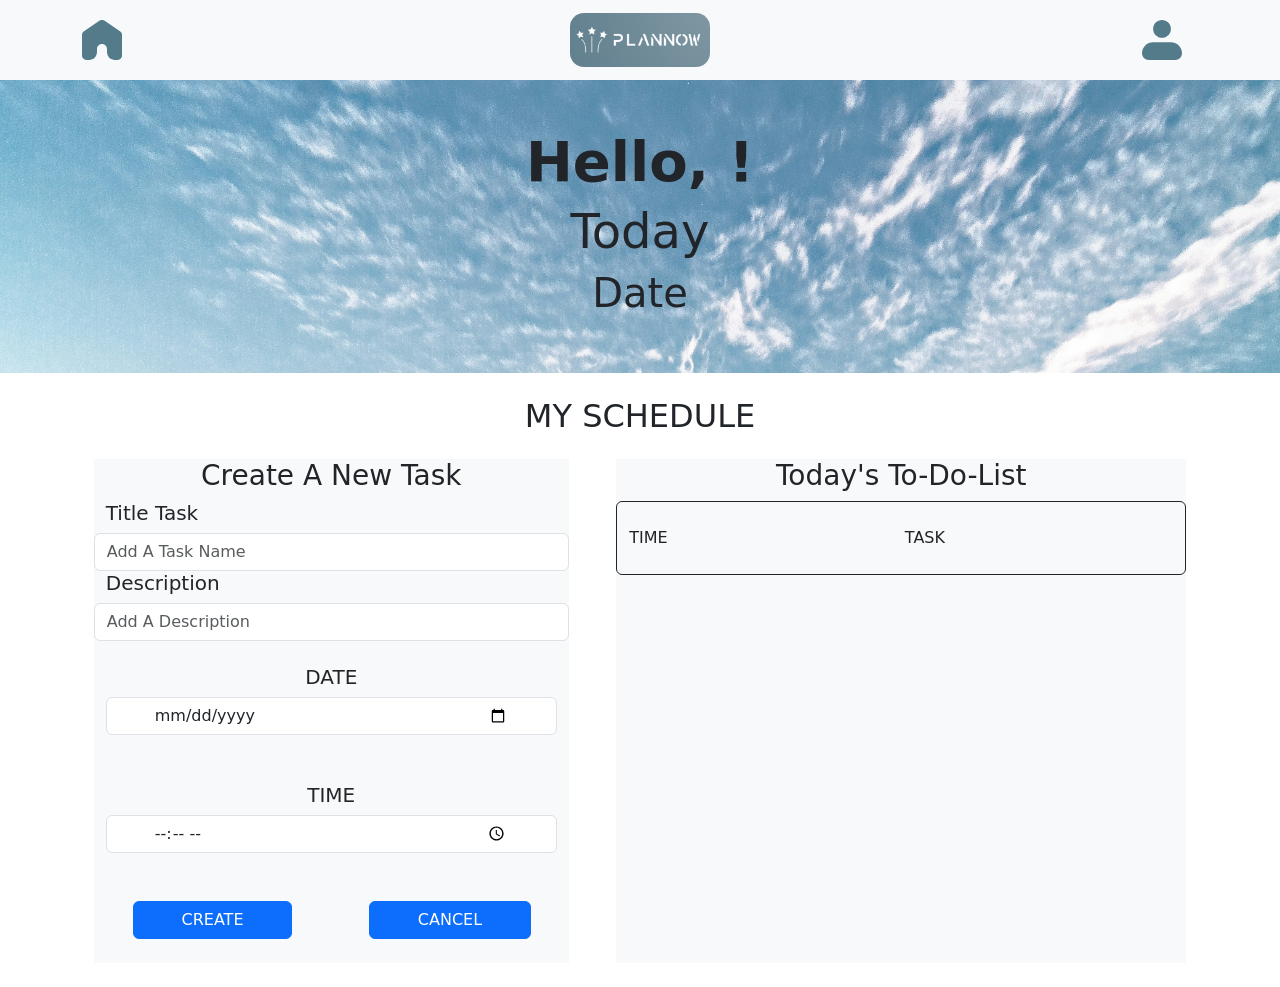
==== index.html @ 36ac7cb1 "added creation of icons for each task" ====
<!DOCTYPE html>
<html lang="en">
<head>
    <meta charset="UTF-8">
    <meta name="viewport" content="width=device-width, initial-scale=1.0">
    <link href="https://cdn.jsdelivr.net/npm/bootstrap@5.3.3/dist/css/bootstrap.min.css" rel="stylesheet" integrity="sha384-QWTKZyjpPEjISv5WaRU9OFeRpok6YctnYmDr5pNlyT2bRjXh0JMhjY6hW+ALEwIH" crossorigin="anonymous">
    <link rel="stylesheet" href="style.css" />
    <title>To-Do-List</title>
</head>
<body>
    <nav class="navbar navbar-expand-lg navbar-light bg-light">
        <div class="container">
          <div class="d-flex justify-content-between align-items-center w-100" id="navbarNav">
           
            <a class="navbar-brand right" href="#">
                <img src="./assets/Home.svg" alt="Home-logo" class="img-fluid">
            </a>
            <a class="navbar-brand mx-auto" href="#">
                <img src="./assets/Logo-svg.svg" alt="Logo" class="img-fluid">
            </a>
            <a class="navbar-brand mx-left" href="#">
                <img src="./assets/Profile.svg" alt="Profile-logo" class="img-fluid">
            </a>
          </div>
        </div>
    </nav>

    <hero>
        <div class="container-fluid p-0">
            <div class="row">
                <div class="col">
                    <div class="hero-section text-center text-dark py-5" style="background-image: url('./assets/Hero.jpg'); background-size: cover; ">
                        <h1 class="display-4 fw-bold">Hello, ! </h1>
                        <h2 class="display-5">Today</h2>
                        <h3 class="display-6">Date</h3>
                    </div>
                </div>
            </div>
        </div>
    </hero>

    <form id="formTask" class ="container my-4">
        <h2 class="text-center my-4">MY SCHEDULE</h2>
        <div class="row justify-content-around">
            <div class="col-md-5 bg-light">
                <h3 class="text-center">Create A New Task</h3>
                <div class="row">
                    <h5 class="text-left">Title Task</h5>
                    <input id="taskNameInput" class="form-control" type="text" placeholder="Add A Task Name">
                </div>
                <div class="row">
                    <h5>Description</h5>
                    <input id="descriptionInput" class="form-control" type="text" placeholder="Add A Description">

                </div>
                <div class="row">
                    <div class="col my-4 d-flex flex-column justify-content-center align-items-center">
                        <h5 >DATE</h5>
                        <input id="dateInput" class="px-5 form-control" type="date">

                    </div>
                    <div class="col my-4 d-flex flex-column justify-content-center align-items-center">
                        <h5 >TIME</h5>
                        <input id="timeInput" class="px-5 form-control" type="time">
                    </div>
                </div>
                <div class="row text-center">
                    <div class="col my-4">
                        <button id="submit" class="btn btn-primary px-5">CREATE</button>

                    </div>
                    <div class="col my-4">
                        <button id="cancelBtn" class="btn btn-primary px-5">CANCEL</button>
                    </div>
                </div>
            </div>

            <div class="col-md-6 bg-light">
                <h3 class="text-center">Today's To-Do-List</h2>
                <div class="row py-4 rounded border border-dark">
                    <div id="timeFilled" class="col-md-4">TIME

                    </div>
                    <div id="taskFilled" class="col-md-5 text-center">TASK
                         
                    </div>
                    <div id="taskIcons" class="col-3 pt-3">

                    </div>    
                </div>
            </div>
        </div>
        
    </form> 
    <script src="./script.js"></script>
    <script src="https://cdn.jsdelivr.net/npm/bootstrap@5.3.3/dist/js/bootstrap.bundle.min.js" integrity="sha384-YvpcrYf0tY3lHB60NNkmXc5s9fDVZLESaAA55NDzOxhy9GkcIdslK1eN7N6jIeHz" crossorigin="anonymous"></script> 
</body>
</html>
---- style.css ----
* {
    margin: 0;
    padding: 0;
    box-sizing: border-box ;
}
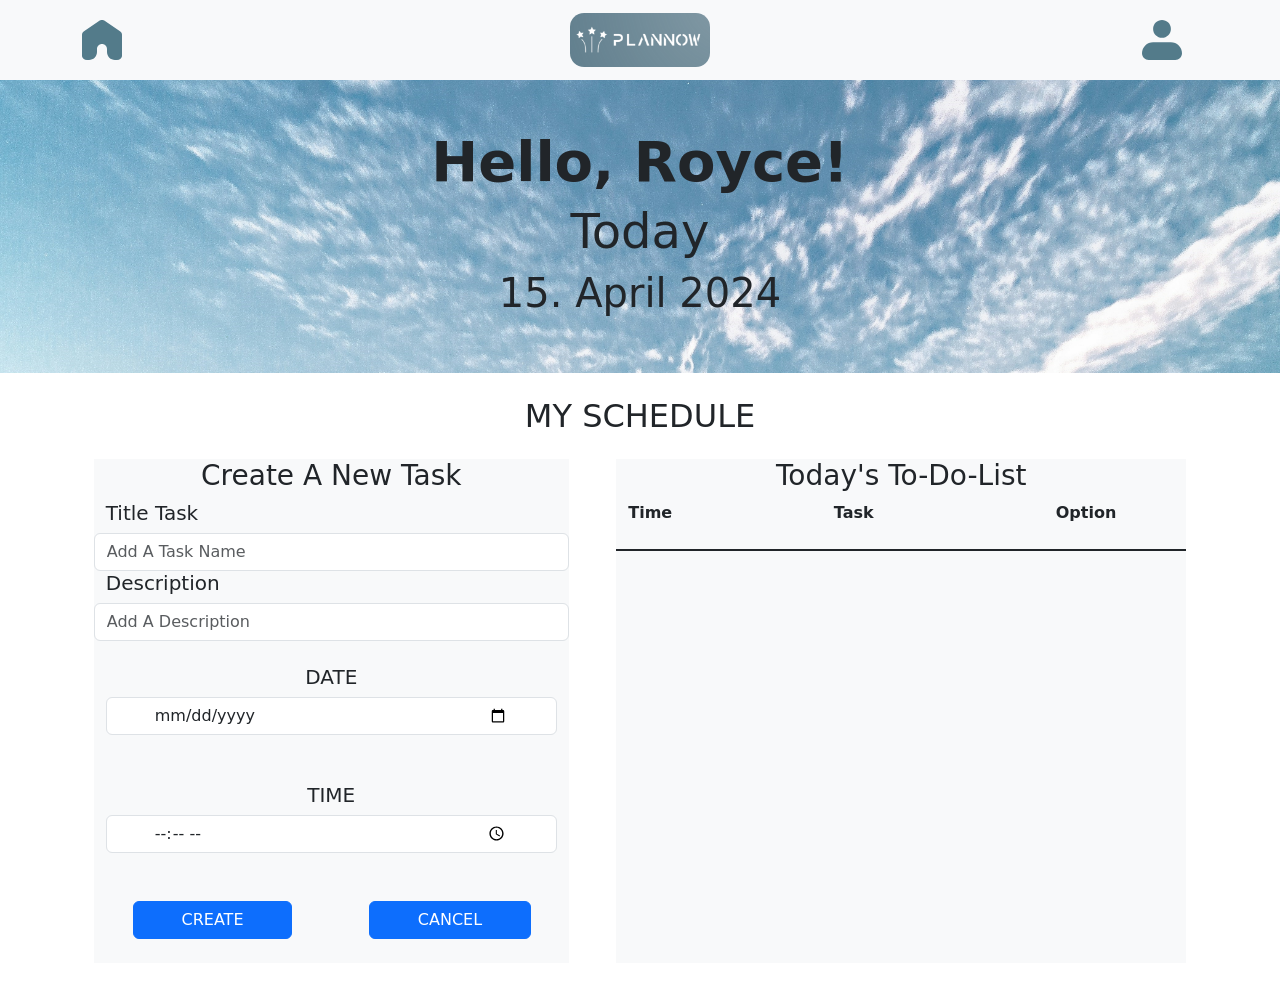
==== commit 0e98f0cc: "adding icon fucntions" ====
--- a/index.html
+++ b/index.html
@@ -30,9 +30,9 @@
             <div class="row">
                 <div class="col">
                     <div class="hero-section text-center text-dark py-5" style="background-image: url('./assets/Hero.jpg'); background-size: cover; ">
-                        <h1 class="display-4 fw-bold">Hello, ! </h1>
+                        <h1 class="display-4 fw-bold">Hello, Royce! </h1>
                         <h2 class="display-5">Today</h2>
-                        <h3 class="display-6">Date</h3>
+                        <h3 class="display-6">15. April 2024</h3>
                     </div>
                 </div>
             </div>
@@ -76,22 +76,65 @@
             </div>
 
             <div class="col-md-6 bg-light">
-                <h3 class="text-center">Today's To-Do-List</h2>
-                <div class="row py-4 rounded border border-dark">
-                    <div id="timeFilled" class="col-md-4">TIME
+                <h3 class="text-center">Today's To-Do-List</h3>
+
+                <!-- add title with bootsrap properties -->
+                <div class="row text-center fw-bold">
+                    <span class="col-md-1">Time</span>
+                    <span class="col-md-8">Task</span>
+                    <span class="col-md-1">Option</span>
+                </div>
+                <div id="taskFilled" class="row py-4"> 
+                    <div class="border border-dark">
 
                     </div>
-                    <div id="taskFilled" class="col-md-5 text-center">TASK
+                    <!-- <div class="col text-start">
+                        <span>Time</span>
+                    </div>
+                    <div  class="col text-center">
+                        <span>Task</span>
                          
                     </div>
-                    <div id="taskIcons" class="col-3 pt-3">
+                    <div class="col text-end">
+                        <img src="assets/Check.svg" alt="check-icon" height="24px" width="24px" onclick="markAsDone(this)">
+                    </div>
+                    <div class="col-md-1">
+                        <img src="assets/Edit.svg" alt="edit-icon" height="24px" width="24px" onclick="editTask(this)">
+                    </div>
+                    <div class="col-md-1">
+                        <img src="assets/Delete.svg" alt="delete-icon" height="24px" width="24px" onclick="deleteRow(this)">
+                    </div> -->
 
-                    </div>    
                 </div>
             </div>
         </div>
         
     </form> 
+    <!-- <script>
+         function markAsDone(element) {
+        var taskRow = element.parentElement.parentElement;
+        if (taskRow.style.backgroundColor === '') {
+            taskRow.style.backgroundColor = '#C8E6C9'; // Change to the desired color for completed tasks
+        } else {
+            taskRow.style.backgroundColor = '';
+        }
+    }
+        // Function to edit the task
+        function editTask(element) {
+            var taskRow = element.parentElement.parentElement;
+            var taskCell = taskRow.querySelector('.col.text-center span');
+            var newTaskName = prompt('Enter the new task name:', taskCell.textContent);
+            if (newTaskName !== null && newTaskName.trim() !== '') {
+                taskCell.textContent = newTaskName;
+            }
+        }
+    
+        // Function to delete the row
+        function deleteRow(element) {
+            var taskRow = element.parentElement.parentElement;
+            taskRow.remove();
+        }
+    </script> -->
     <script src="./script.js"></script>
     <script src="https://cdn.jsdelivr.net/npm/bootstrap@5.3.3/dist/js/bootstrap.bundle.min.js" integrity="sha384-YvpcrYf0tY3lHB60NNkmXc5s9fDVZLESaAA55NDzOxhy9GkcIdslK1eN7N6jIeHz" crossorigin="anonymous"></script> 
 </body>
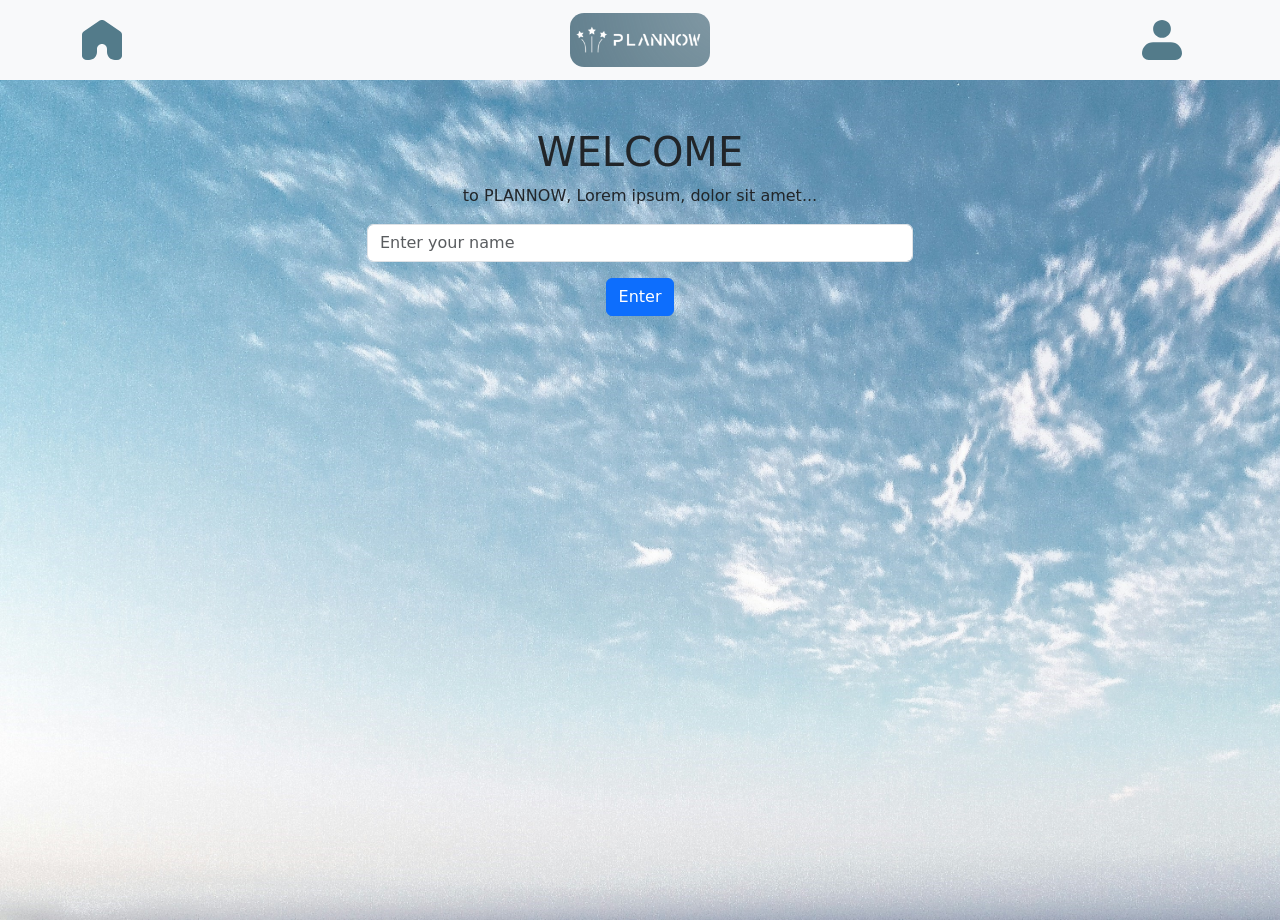
==== commit 9efaf653: "adding login page" ====
--- a/index.html
+++ b/index.html
@@ -12,13 +12,13 @@
         <div class="container">
           <div class="d-flex justify-content-between align-items-center w-100" id="navbarNav">
            
-            <a class="navbar-brand right" href="#">
+            <a class="navbar-brand right" href="index.html">
                 <img src="./assets/Home.svg" alt="Home-logo" class="img-fluid">
             </a>
-            <a class="navbar-brand mx-auto" href="#">
+            <a class="navbar-brand mx-auto" href="index0.html">
                 <img src="./assets/Logo-svg.svg" alt="Logo" class="img-fluid">
             </a>
-            <a class="navbar-brand mx-left" href="#">
+            <a class="navbar-brand mx-left" href="index0.html">
                 <img src="./assets/Profile.svg" alt="Profile-logo" class="img-fluid">
             </a>
           </div>
@@ -30,9 +30,9 @@
             <div class="row">
                 <div class="col">
                     <div class="hero-section text-center text-dark py-5" style="background-image: url('./assets/Hero.jpg'); background-size: cover; ">
-                        <h1 class="display-4 fw-bold">Hello, Royce! </h1>
-                        <h2 class="display-5">Today</h2>
-                        <h3 class="display-6">15. April 2024</h3>
+                        <h1 class="display-5 fw-bold">Hello, <span id="username"></span>!</h1>
+                        <h2 class="display-5" id="today"></h2>
+                        <h3 class="display-6" id="currentDate"></h3>
                     </div>
                 </div>
             </div>
@@ -78,11 +78,10 @@
             <div class="col-md-6 bg-light">
                 <h3 class="text-center">Today's To-Do-List</h3>
 
-                <!-- add title with bootsrap properties -->
                 <div class="row text-center fw-bold">
                     <span class="col-md-1">Time</span>
                     <span class="col-md-8">Task</span>
-                    <span class="col-md-1">Option</span>
+                    <span class="col-md-1">Status</span>
                 </div>
                 <div id="taskFilled" class="row py-4"> 
                     <div class="border border-dark">
@@ -110,31 +109,9 @@
         </div>
         
     </form> 
-    <!-- <script>
-         function markAsDone(element) {
-        var taskRow = element.parentElement.parentElement;
-        if (taskRow.style.backgroundColor === '') {
-            taskRow.style.backgroundColor = '#C8E6C9'; // Change to the desired color for completed tasks
-        } else {
-            taskRow.style.backgroundColor = '';
-        }
-    }
-        // Function to edit the task
-        function editTask(element) {
-            var taskRow = element.parentElement.parentElement;
-            var taskCell = taskRow.querySelector('.col.text-center span');
-            var newTaskName = prompt('Enter the new task name:', taskCell.textContent);
-            if (newTaskName !== null && newTaskName.trim() !== '') {
-                taskCell.textContent = newTaskName;
-            }
-        }
-    
-        // Function to delete the row
-        function deleteRow(element) {
-            var taskRow = element.parentElement.parentElement;
-            taskRow.remove();
-        }
-    </script> -->
+  
+
+  
     <script src="./script.js"></script>
     <script src="https://cdn.jsdelivr.net/npm/bootstrap@5.3.3/dist/js/bootstrap.bundle.min.js" integrity="sha384-YvpcrYf0tY3lHB60NNkmXc5s9fDVZLESaAA55NDzOxhy9GkcIdslK1eN7N6jIeHz" crossorigin="anonymous"></script> 
 </body>
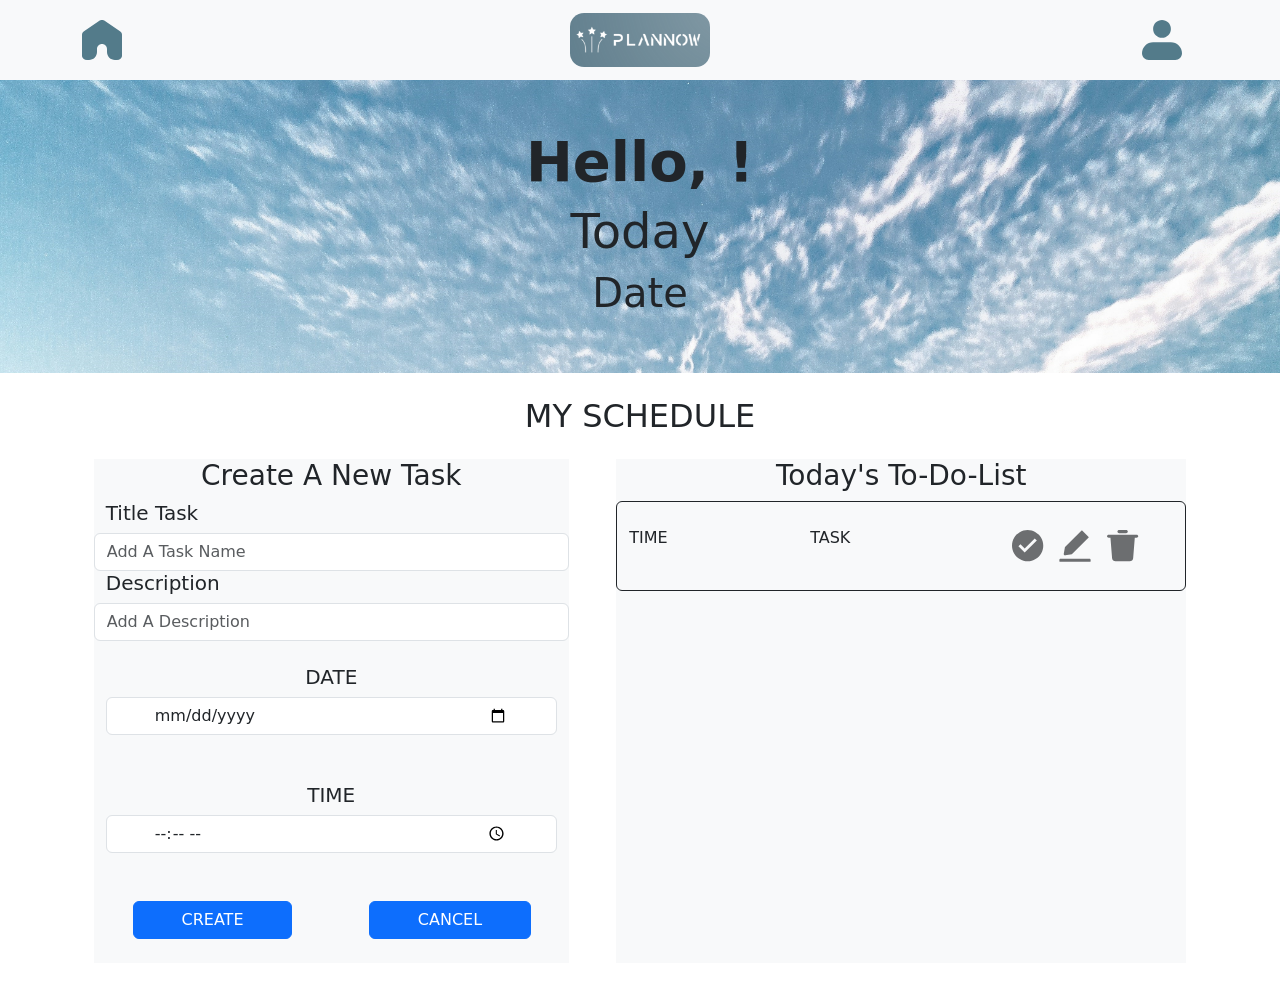
==== commit be3d9333: "h3-h2 tag corrected" ====
--- a/index.html
+++ b/index.html
@@ -12,13 +12,13 @@
         <div class="container">
           <div class="d-flex justify-content-between align-items-center w-100" id="navbarNav">
            
-            <a class="navbar-brand right" href="index.html">
+            <a class="navbar-brand right" href="#">
                 <img src="./assets/Home.svg" alt="Home-logo" class="img-fluid">
             </a>
-            <a class="navbar-brand mx-auto" href="index0.html">
+            <a class="navbar-brand mx-auto" href="#">
                 <img src="./assets/Logo-svg.svg" alt="Logo" class="img-fluid">
             </a>
-            <a class="navbar-brand mx-left" href="index0.html">
+            <a class="navbar-brand mx-left" href="#">
                 <img src="./assets/Profile.svg" alt="Profile-logo" class="img-fluid">
             </a>
           </div>
@@ -30,16 +30,16 @@
             <div class="row">
                 <div class="col">
                     <div class="hero-section text-center text-dark py-5" style="background-image: url('./assets/Hero.jpg'); background-size: cover; ">
-                        <h1 class="display-5 fw-bold">Hello, <span id="username"></span>!</h1>
-                        <h2 class="display-5" id="today"></h2>
-                        <h3 class="display-6" id="currentDate"></h3>
+                        <h1 class="display-4 fw-bold">Hello, ! </h1>
+                        <h2 class="display-5">Today</h2>
+                        <h3 class="display-6">Date</h3>
                     </div>
                 </div>
             </div>
         </div>
     </hero>
 
-    <form id="formTask" class ="container my-4">
+    <section class ="container my-4">
         <h2 class="text-center my-4">MY SCHEDULE</h2>
         <div class="row justify-content-around">
             <div class="col-md-5 bg-light">
@@ -66,7 +66,7 @@
                 </div>
                 <div class="row text-center">
                     <div class="col my-4">
-                        <button id="submit" class="btn btn-primary px-5">CREATE</button>
+                        <button id="createBtn" class="btn btn-primary px-5">CREATE</button>
 
                     </div>
                     <div class="col my-4">
@@ -77,42 +77,27 @@
 
             <div class="col-md-6 bg-light">
                 <h3 class="text-center">Today's To-Do-List</h3>
-
-                <div class="row text-center fw-bold">
-                    <span class="col-md-1">Time</span>
-                    <span class="col-md-8">Task</span>
-                    <span class="col-md-1">Status</span>
-                </div>
-                <div id="taskFilled" class="row py-4"> 
-                    <div class="border border-dark">
+                <div class="row py-4 rounded border border-dark">
+                    <div class="col-md-1">TIME
 
                     </div>
-                    <!-- <div class="col text-start">
-                        <span>Time</span>
-                    </div>
-                    <div  class="col text-center">
-                        <span>Task</span>
-                         
-                    </div>
-                    <div class="col text-end">
-                        <img src="assets/Check.svg" alt="check-icon" height="24px" width="24px" onclick="markAsDone(this)">
+                    <div class="col-md-7 text-center">TASK
+                        
                     </div>
                     <div class="col-md-1">
-                        <img src="assets/Edit.svg" alt="edit-icon" height="24px" width="24px" onclick="editTask(this)">
+                        <img src="assets/Check.svg" alt="check-icon">
                     </div>
                     <div class="col-md-1">
-                        <img src="assets/Delete.svg" alt="delete-icon" height="24px" width="24px" onclick="deleteRow(this)">
-                    </div> -->
-
+                        <img src="assets/Edit.svg" alt="edit-icon">
+                    </div>
+                    <div class="col-md-1">
+                        <img src="assets/Delete.svg" alt="delete-icon">
+                    </div>
                 </div>
             </div>
         </div>
         
-    </form> 
-  
-
-  
-    <script src="./script.js"></script>
+    </section> 
     <script src="https://cdn.jsdelivr.net/npm/bootstrap@5.3.3/dist/js/bootstrap.bundle.min.js" integrity="sha384-YvpcrYf0tY3lHB60NNkmXc5s9fDVZLESaAA55NDzOxhy9GkcIdslK1eN7N6jIeHz" crossorigin="anonymous"></script> 
 </body>
 </html>
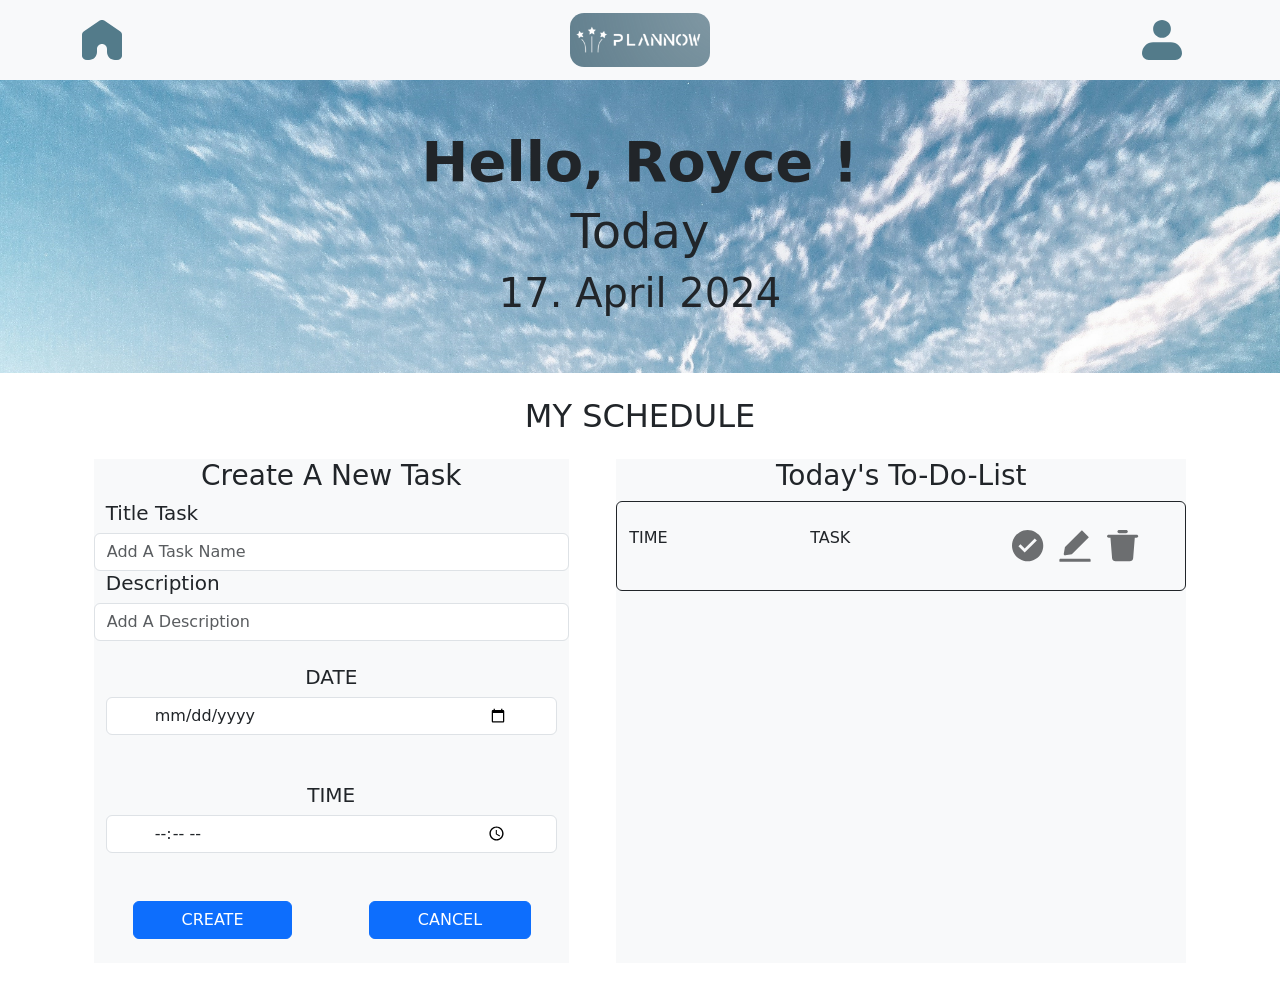
==== commit d88bb8fa: "js added" ====
--- a/index.html
+++ b/index.html
@@ -30,9 +30,9 @@
             <div class="row">
                 <div class="col">
                     <div class="hero-section text-center text-dark py-5" style="background-image: url('./assets/Hero.jpg'); background-size: cover; ">
-                        <h1 class="display-4 fw-bold">Hello, ! </h1>
+                        <h1 class="display-4 fw-bold">Hello, Royce ! </h1>
                         <h2 class="display-5">Today</h2>
-                        <h3 class="display-6">Date</h3>
+                        <h3 class="display-6">17. April 2024</h3>
                     </div>
                 </div>
             </div>
@@ -98,6 +98,7 @@
         </div>
         
     </section> 
+    <script src="./script.js"></script>
     <script src="https://cdn.jsdelivr.net/npm/bootstrap@5.3.3/dist/js/bootstrap.bundle.min.js" integrity="sha384-YvpcrYf0tY3lHB60NNkmXc5s9fDVZLESaAA55NDzOxhy9GkcIdslK1eN7N6jIeHz" crossorigin="anonymous"></script> 
 </body>
-</html>+</html>
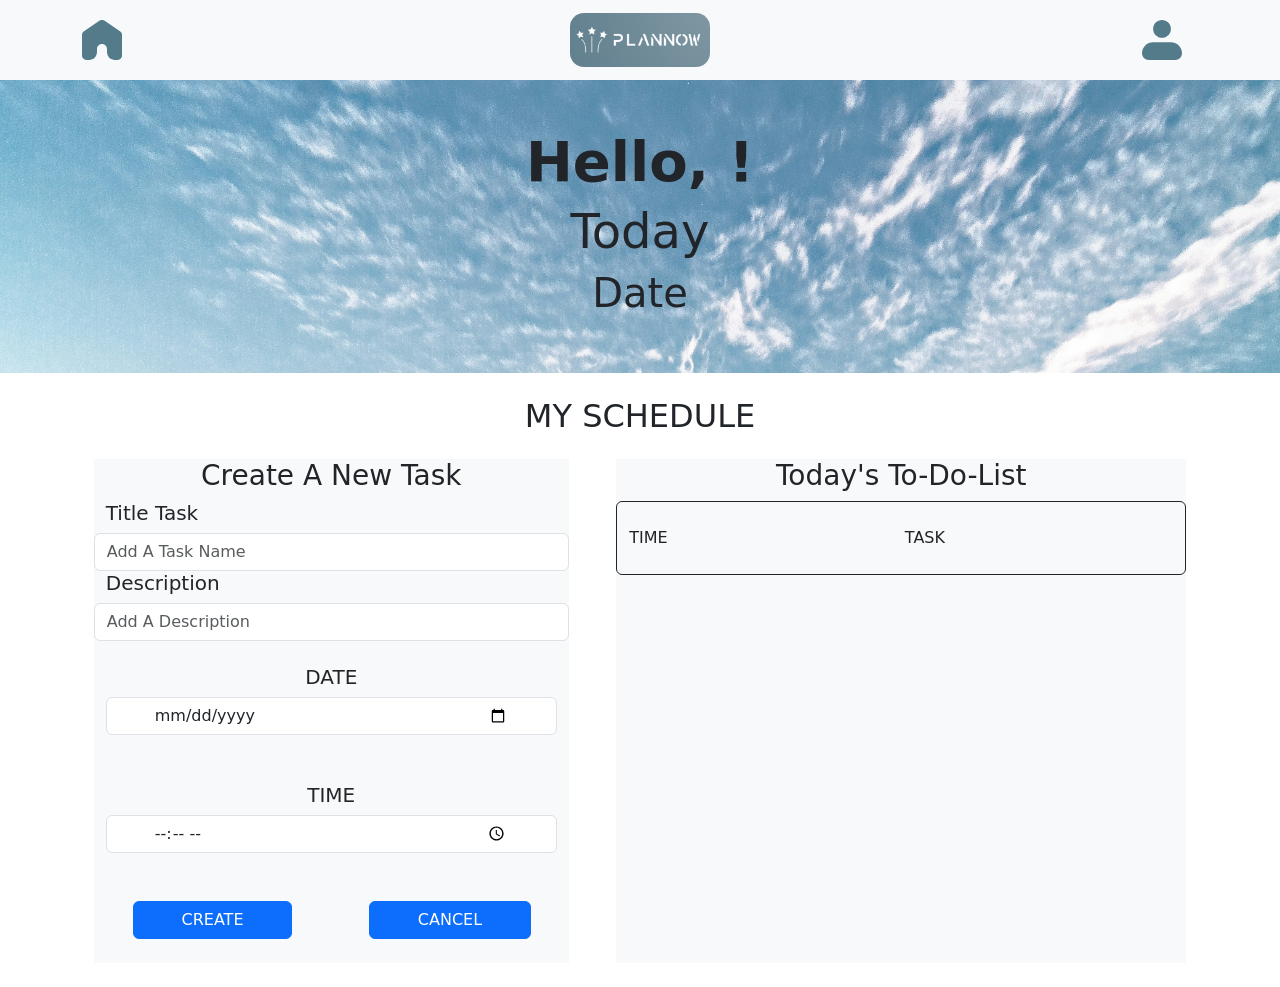
==== commit 8ca22988: "changes" ====
--- a/index.html
+++ b/index.html
@@ -30,16 +30,16 @@
             <div class="row">
                 <div class="col">
                     <div class="hero-section text-center text-dark py-5" style="background-image: url('./assets/Hero.jpg'); background-size: cover; ">
-                        <h1 class="display-4 fw-bold">Hello, Royce ! </h1>
+                        <h1 class="display-4 fw-bold">Hello, ! </h1>
                         <h2 class="display-5">Today</h2>
-                        <h3 class="display-6">17. April 2024</h3>
+                        <h3 class="display-6">Date</h3>
                     </div>
                 </div>
             </div>
         </div>
     </hero>
 
-    <section class ="container my-4">
+    <form id="formTask" class ="container my-4">
         <h2 class="text-center my-4">MY SCHEDULE</h2>
         <div class="row justify-content-around">
             <div class="col-md-5 bg-light">
@@ -66,11 +66,11 @@
                 </div>
                 <div class="row text-center">
                     <div class="col my-4">
-                        <button id="createBtn" class="btn btn-primary px-5">CREATE</button>
+                        <button id="submit" type="submit" value="submit" class="btn btn-primary px-5">CREATE</button>
 
                     </div>
                     <div class="col my-4">
-                        <button id="cancelBtn" class="btn btn-primary px-5">CANCEL</button>
+                        <button id="reset" type="reset" value="Reset" class="btn btn-primary px-5">CANCEL</button>
                     </div>
                 </div>
             </div>
@@ -78,27 +78,21 @@
             <div class="col-md-6 bg-light">
                 <h3 class="text-center">Today's To-Do-List</h3>
                 <div class="row py-4 rounded border border-dark">
-                    <div class="col-md-1">TIME
+                    <div id="timeFilled" class="col-md-4">TIME
 
                     </div>
-                    <div class="col-md-7 text-center">TASK
-                        
+                    <div id="taskFilled" class="col-md-5 text-center">TASK
+                         
                     </div>
-                    <div class="col-md-1">
-                        <img src="assets/Check.svg" alt="check-icon">
-                    </div>
-                    <div class="col-md-1">
-                        <img src="assets/Edit.svg" alt="edit-icon">
-                    </div>
-                    <div class="col-md-1">
-                        <img src="assets/Delete.svg" alt="delete-icon">
-                    </div>
+                    <div id="taskIcons" class="col-3 pt-3">
+
+                    </div>    
                 </div>
             </div>
         </div>
         
-    </section> 
+    </form> 
     <script src="./script.js"></script>
     <script src="https://cdn.jsdelivr.net/npm/bootstrap@5.3.3/dist/js/bootstrap.bundle.min.js" integrity="sha384-YvpcrYf0tY3lHB60NNkmXc5s9fDVZLESaAA55NDzOxhy9GkcIdslK1eN7N6jIeHz" crossorigin="anonymous"></script> 
 </body>
-</html>
+</html>
